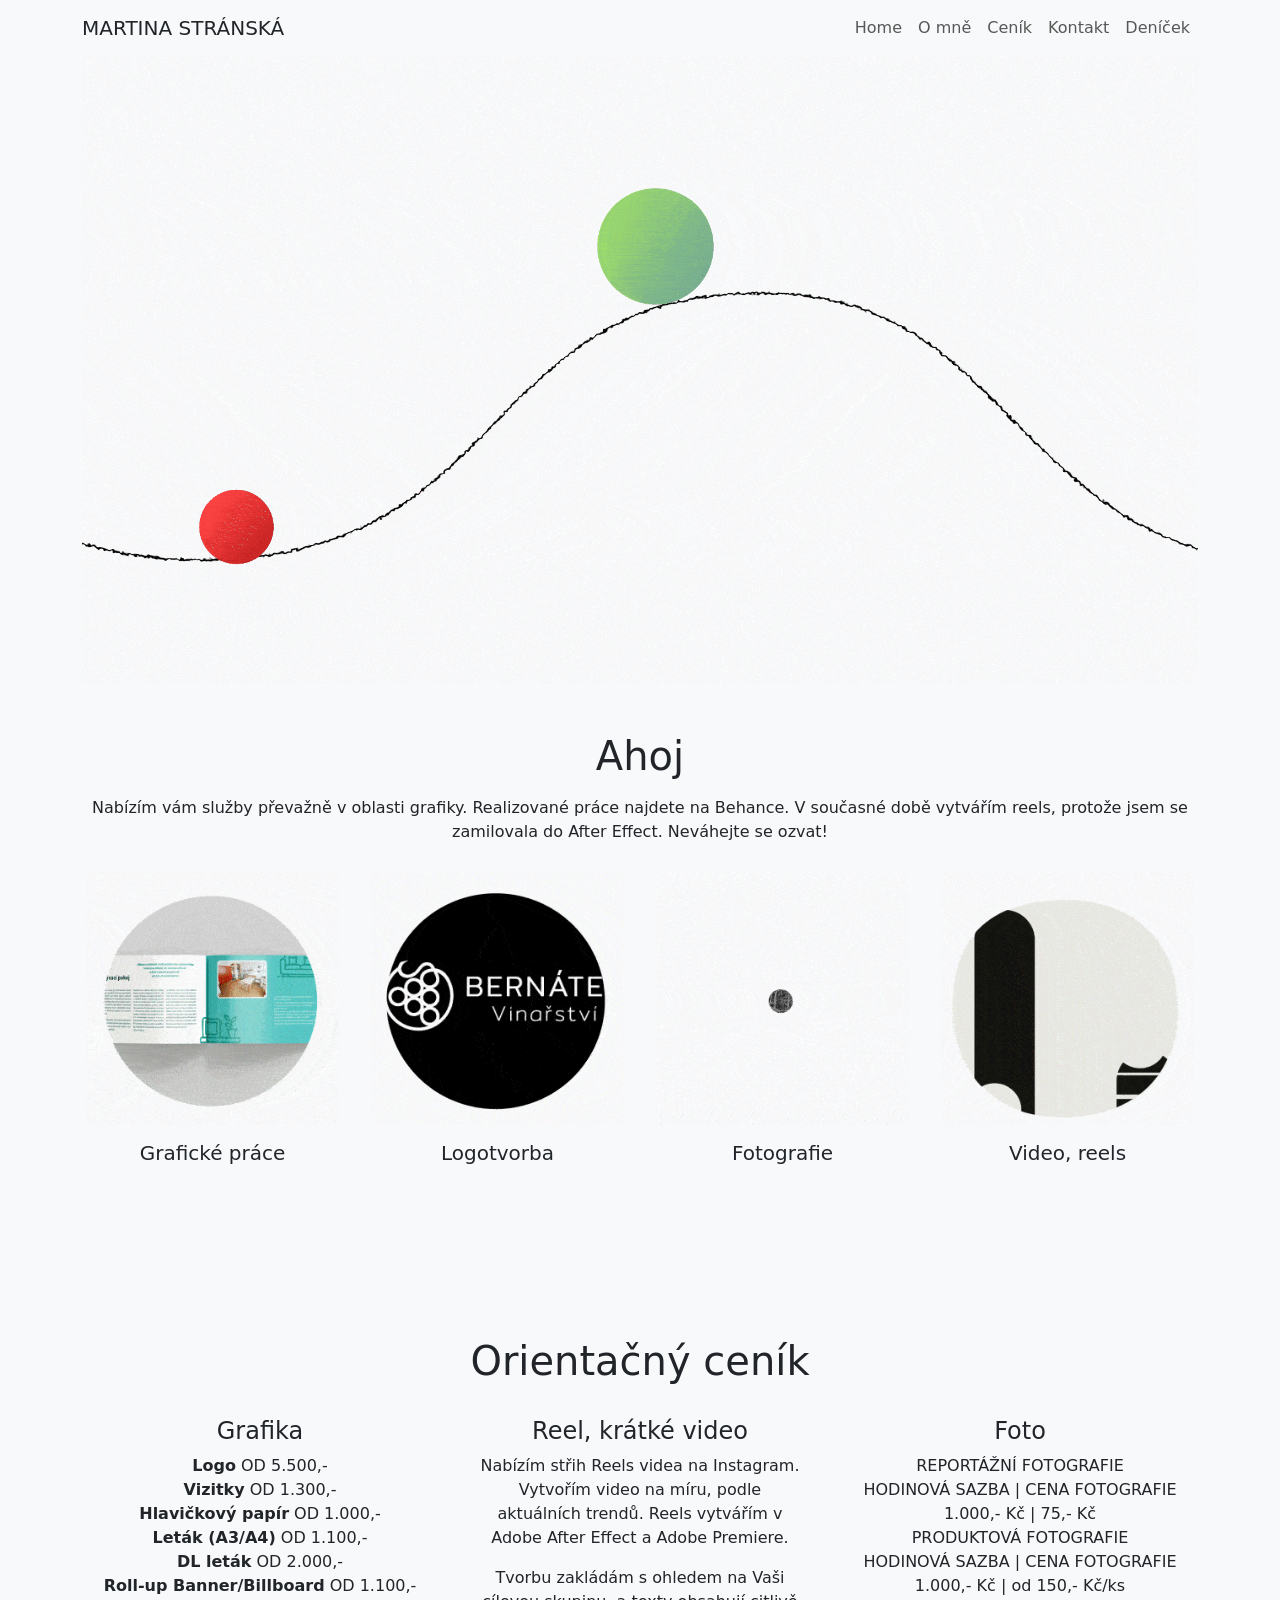
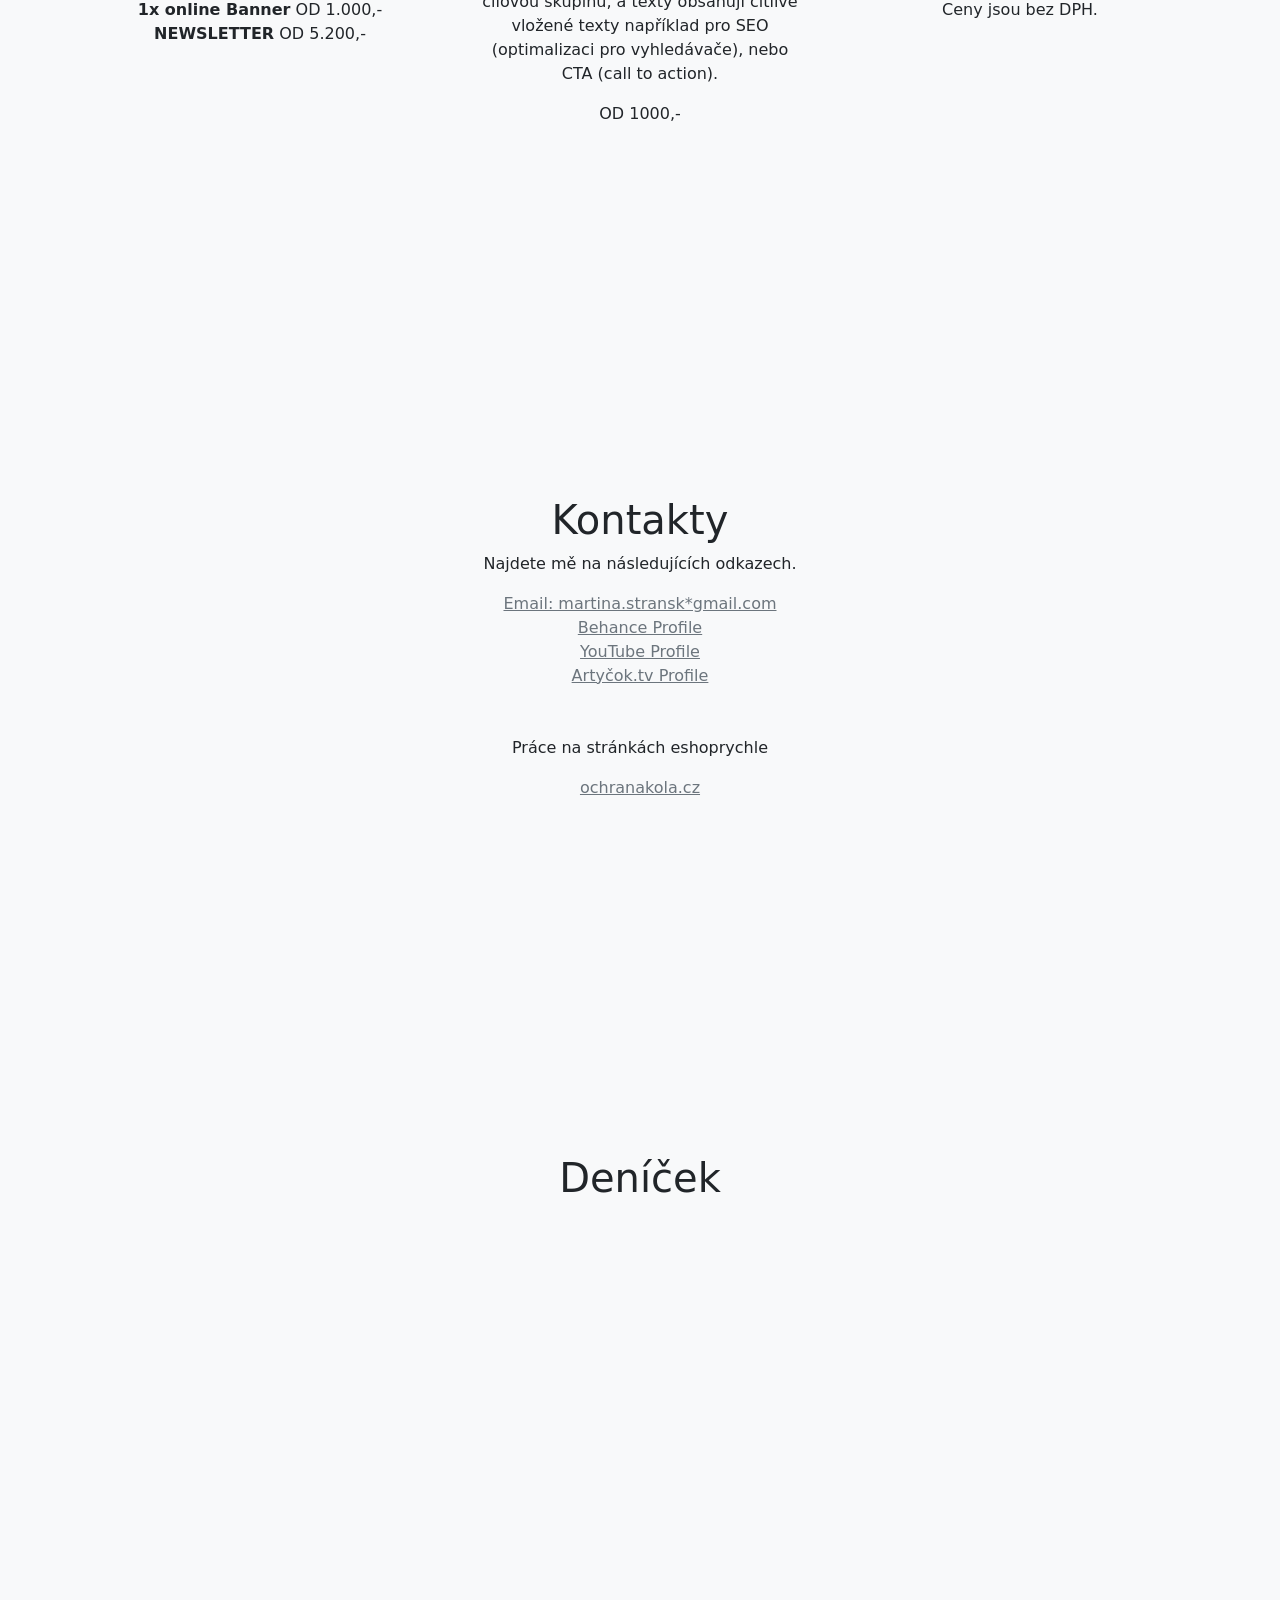
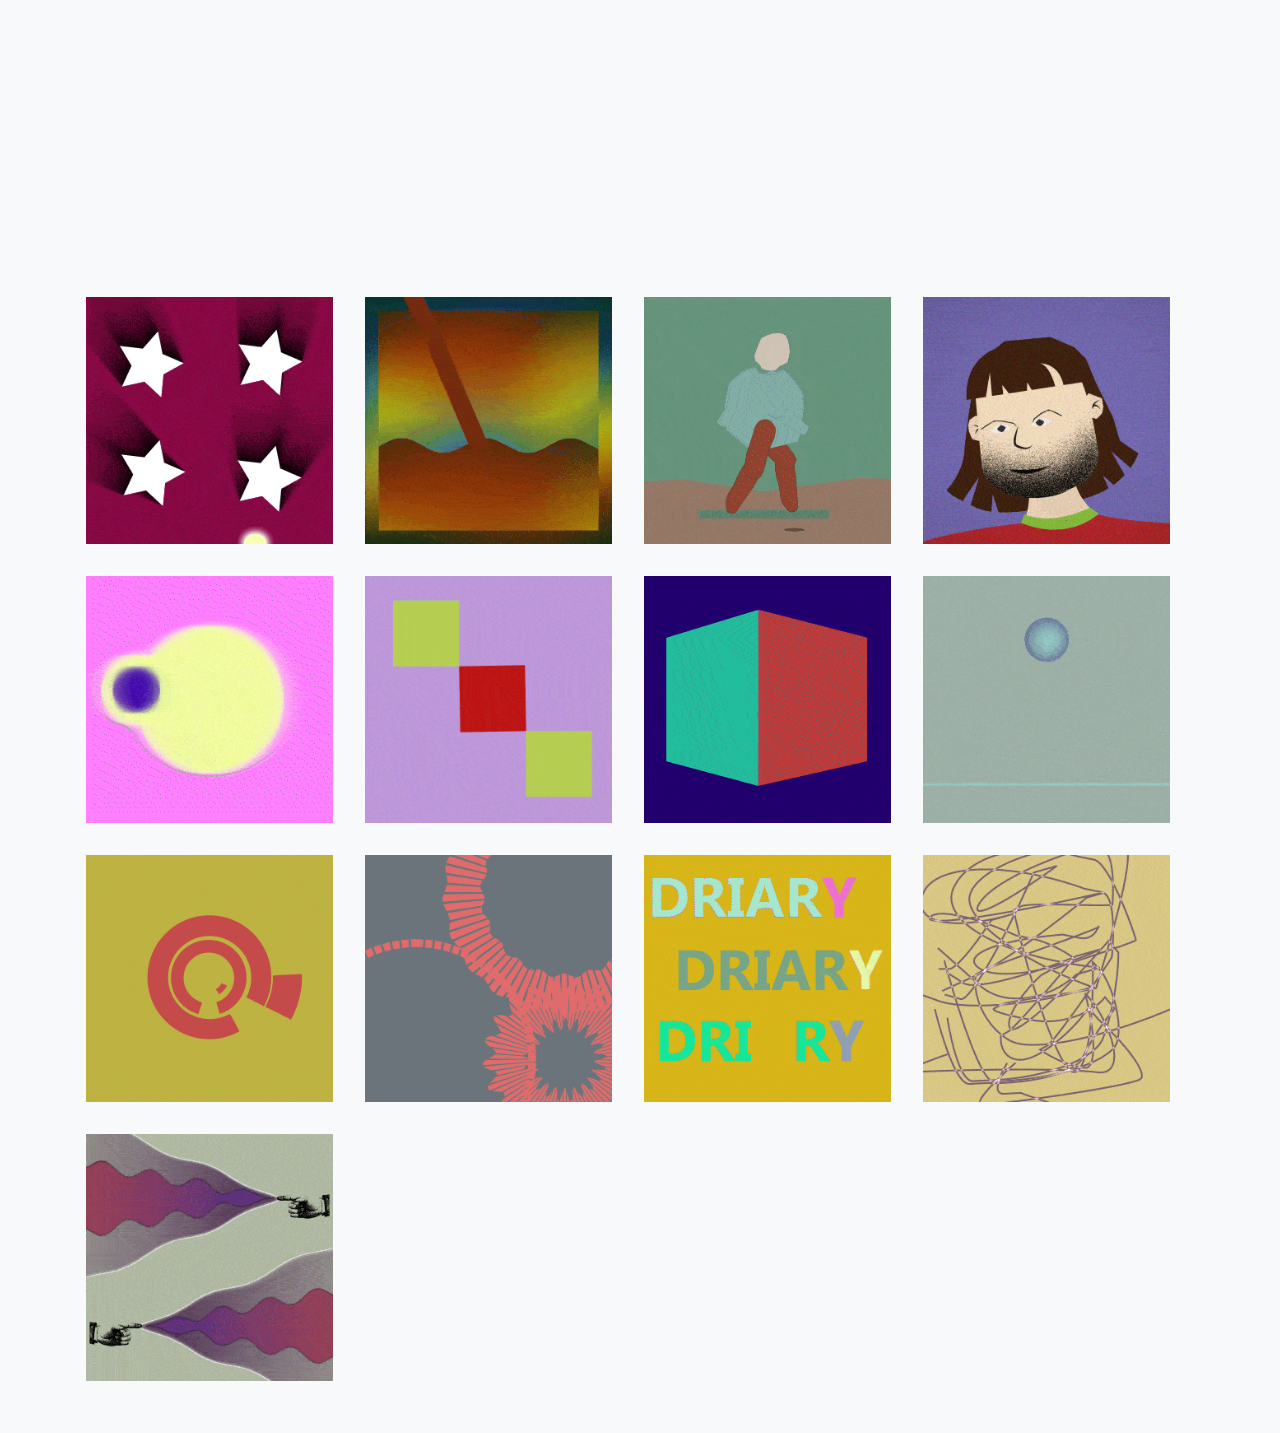
==== index.html @ ec8e738d "xxx - this is initial" ====
<!DOCTYPE html>
<html lang="en">
<head>
  <meta charset="UTF-8">
  <meta name="viewport" content="width=device-width, initial-scale=1.0">
  <link href="https://cdn.jsdelivr.net/npm/bootstrap@5.3.3/dist/css/bootstrap.min.css" rel="stylesheet">
  <link rel="stylesheet" href="styles.css">
  <script src="https://cdn.jsdelivr.net/npm/bootstrap@5.3.3/dist/js/bootstrap.bundle.min.js" integrity="sha384-YvpcrYf0tY3lHB60NNkmXc5s9fDVZLESaAA55NDzOxhy9GkcIdslK1eN7N6jIeHz" crossorigin="anonymous"></script>
  <title>Martina Stránská</title>
</head>
<body>
  <!-- Navbar -->
  <nav class="navbar navbar-expand-lg navbar-light bg-light sticky-top">
    <div class="container">
      <a class="navbar-brand text-dark" href="#">MARTINA STRÁNSKÁ</a>
      <button class="navbar-toggler" type="button" data-bs-toggle="collapse" data-bs-target="#navbarNav" aria-controls="navbarNav" aria-expanded="false" aria-label="Toggle navigation">
        <span class="navbar-toggler-icon"></span>
      </button>
      <div class="collapse navbar-collapse" id="navbarNav">
        <ul class="navbar-nav ms-auto">
          <li class="nav-item">
            <a class="nav-link" href="#home">Home</a>
          </li>
          <li class="nav-item">
            <a class="nav-link" href="#about">O mně</a>
          </li>
          <li class="nav-item">
            <a class="nav-link" href="#cenik">Ceník</a>
          </li>
          <li class="nav-item">
            <a class="nav-link" href="#contact">Kontakt</a>
          </li>
            <li class="nav-item">
              <a class="nav-link" href="#denicek">Deníček</a>
            </li>
        </ul>
      </div>
    </div>
  </nav>

  <!-- Sections home -->
<main>
  <section id="home" class="d-flex justify-content-center align-items-center bg-light width-fluid">
        <div class="container text-center">  
            <img src="assets/gif/WWWSHAPEred.gif" alt="Animated GIF" class="img-fluid">  
        </div>
  </section>
</main> 


  <!-- Sections o mne -->
  <section id="about" class="py-5 bg-light text-dark">
    <div class="container">
      <h1 class="text-center mb-3">Ahoj</h1>
      <p class="text-center mb-4">
        Nabízím vám služby převažně v oblasti grafiky. Realizované práce najdete na Behance. 
        V současné době vytvářím reels, protože jsem se zamilovala do After Effect. Neváhejte se ozvat!
      </p>
  
      <!-- Portfolio Row -->
      <div class="row g-4">
        <!-- Portfolio Item 1 -->
        <div class="col-sm-6 col-md-3">
          <div class="card bg-light text-dark border-0 h-100 p-1 text-center">
            <img src="assets/gif/dtpwww.gif" class="card-img-top img-fluid rounded" alt="Grafické práce">
            <div class="card-body">
              <h5 class="card-title">Grafické práce</h5>
            </div>
          </div>
        </div>

        <!-- Portfolio Item 2  test-->
        <div class="col-sm-6 col-md-3">
          <div class="card bg-light text-dark border-0 h-100 p-1 text-center">
            <img src="assets/gif/logotvorbawww.gif" class="card-img-top img-fluid rounded" alt="A napořád">
            <div class="card-body">
              <h5 class="card-title">Logotvorba</h5>
            </div>
          </div>
        </div>
  
        <!-- Portfolio Item 3 -->
        <div class="col-sm-6 col-md-3">
          <div class="card bg-light text-dark border-0 h-100 p-1 text-center">
            <img src="assets/gif/fotowww.gif" class="card-img-top img-fluid rounded" alt="Fotografie">
            <div class="card-body">
              <h5 class="card-title">Fotografie</h5>
            </div>
          </div>
        </div>
  
        <!-- Portfolio Item 4 -->
        <div class="col-sm-6 col-md-3">
          <div class="card bg-light text-dark border-0 h-100 p-1 text-center">
            <img src="assets/gif/reelwww.gif" class="card-img-top img-fluid rounded" alt="Reels">
            <div class="card-body">
              <h5 class="card-title">Video, reels</h5>
            </div>
          </div>
        </div>
      </div>
      </div>
    </section>

    <!-- Sections ceník -->
    <section id="cenik" class="py-5 bg-light text-dark">
      <div class="container">
      <!-- Pricing Row -->
      <h1 class="text-center mt-5 mb-3 text-dark">Orientačný ceník</h1>
      <div class="row g-4">

        <!-- Pricing Column 1 -->
        <div class="col-sm-6 col-md-4">
          <div class="p-3 text-center">
            <h4>Grafika</h4>
            <p>
              <strong>Logo</strong> OD 5.500,-<br>
              <strong>Vizitky</strong> OD 1.300,-<br>
              <strong>Hlavičkový papír</strong> OD 1.000,-<br>
              <strong>Leták (A3/A4)</strong> OD 1.100,-<br>
              <strong>DL leták</strong> OD 2.000,-<br>
              <strong>Roll-up Banner/Billboard</strong> OD 1.100,-<br>
              <strong>1x online Banner</strong> OD 1.000,-<br>
              <strong>NEWSLETTER</strong> OD 5.200,-<br>
            </p>
          </div>
        </div>

        
  
        <!-- Pricing Column 2 -->
        <div class="col-sm-6 col-md-4">
          <div class="p-3 text-center">
            <h4>Reel, krátké video</h4>
            <p>
              Nabízím střih Reels videa na Instagram. Vytvořím video na míru, podle aktuálních trendů. 
              Reels vytvářím v Adobe After Effect a Adobe Premiere.
            </p>
            <p>Tvorbu zakládám s ohledem na Vaši cílovou skupinu, a texty obsahují citlivě vložené texty například pro SEO (optimalizaci pro vyhledávače), nebo CTA (call to action). 
            </p>
            <p>OD 1000,-</p>
          </div>
        </div>
  
        <!-- Pricing Column 3 -->
        <div class="col-sm-6 col-md-4">
          <div class="p-3 text-center">
            <h4>Foto</h4>
            <p>REPORTÁŽNÍ FOTOGRAFIE<br>
              HODINOVÁ SAZBA | CENA FOTOGRAFIE<br>
              1.000,- Kč | 75,- Kč<br>
              PRODUKTOVÁ FOTOGRAFIE<br>
              HODINOVÁ SAZBA | CENA FOTOGRAFIE<br>
              1.000,- Kč | od 150,- Kč/ks<br>
              Ceny jsou bez DPH.
            </p>
          </div>
        </div>

      </div>
    </div>
  </div>
  </section>
  

   <!-- Contact Section -->
<section id="contact" class="vh-100 d-flex align-items-center justify-content-center bg-light text-dark">
  <div class="container">
    <div class="row">
      <!-- Left Column -->
      <div class="text-center">
        <h1>Kontakty</h1>
        <p>Najdete mě na následujících odkazech.</p>
        <ul class="list-unstyled">
          <li>
            <a href="mailto:martina.stran*gmail.com" target="_blank" class="text-secondary">
              Email: martina.stransk*gmail.com
            </a>
          </li>
          <li>
            <a href="https://www.behance.net/martinakop427f" target="_blank" class="text-secondary">
              Behance Profile
            </a>
          </li>
          <li>
            <a href="https://www.youtube.com/@martinakopecka1191" target="_blank" class="text-secondary">
              YouTube Profile
            </a>
          </li>
          <li>
            <a href="https://artycok.tv/cs/person/kopecka-martina/camera/1" target="_blank" class="text-secondary">
              Artyčok.tv Profile
            </a>
          </li>
          <p class="mt-5">Práce na stránkách eshoprychle</p>
          <li>
            <a href="https://www.ochranakola.cz/" target="_blank" class="text-secondary">
              ochranakola.cz
            </a>
          </li>
        </ul>
      </div>
    </div>
  </div>
  
</section>


<!-- Sketch Diary -->
<section id="denicek" class="py-5 bg-light text-dark">
  <div class="container">
    <h1 class="text-center mb-3">Deníček</h1>
    
    <div class="row g-4">
      <div class="ratio ratio-16x9">
        <iframe src="https://youtube.com/embed/VsG5KdudWfU" title="YouTube video"               
         allowfullscreen></iframe>
      </div>

      <!-- Portfolio Row -->
      <div class="row g-4">

        <!-- Portfolio Item 4 -->

        <div class="col-sm-6 col-md-3">
          <div class="bg-light text-dark border-0 h-100 p-1 text-center">
            <img src="assets/gif/reactiveshadows.gif" class="img-top img-fluid" alt="Reels">
            <div class="card-body">
              <h5 class="card-title"></h5>
            </div>
          </div>
        </div> 

        <div class="col-sm-6 col-md-3">
          <div class="bg-light text-dark border-0 h-100 p-1 text-center">
            <img src="assets/gif/wwater.gif" class="img-top img-fluid" alt="Reels">
            <div class="card-body">
              <h5 class="card-title"></h5>
            </div>
          </div>
        </div> 

  <div class="col-sm-6 col-md-3">
    <div class="bg-light text-dark border-0 h-100 p-1 text-center">
      <img src="assets/gif/walkcycle.gif" class="img-top img-fluid" alt="Reels">
      <div class="card-body">
        <h5 class="card-title"></h5>
      </div>
    </div>
  </div>

  <!-- Portfolio Item 4 -->
  <div class="col-sm-6 col-md-3">
    <div class="bg-light text-dark border-0 h-100 p-1 text-center">
      <img src="assets/gif/face-ezgif.com-optimize.gif" class="img-top img-fluid" alt="Reels">
      <div class="card-body">
        <h5 class="card-title"></h5>
      </div>
    </div>
  </div>

        <!-- Portfolio Item 4 -->
      <div class="col-sm-6 col-md-3">
        <div class="bg-light text-dark border-0 h-100 p-1 text-center">
          <img src="assets/gif/ballemb.gif" class="img-top img-fluid" alt="Reels">
          <div class="card-body">
            <h5 class="card-title"></h5>
          </div>
        </div>
      </div> 

        <!-- Portfolio Item 4 -->
      <div class="col-sm-6 col-md-3">
        <div class="bg-light text-dark border-0 h-100 p-1 text-center">
          <img src="assets/gif/rotetecub.gif" class="img-top img-fluid" alt="Reels">
          <div class="card-body">
            <h5 class="card-title"></h5>
          </div>
        </div>
      </div> 

       

      <!-- Portfolio Item 4 -->
      <div class="col-sm-6 col-md-3">
        <div class="bg-light text-dark border-0 h-100 p-1 text-center">
          <img src="assets/gif/nullsfrompaths.gif" class="img-top img-fluid" alt="Reels">
          <div class="card-body">
            <h5 class="card-title"></h5>
          </div>
        </div>
      </div> 

      <!-- Portfolio Item 4 -->
      <div class="col-sm-6 col-md-3">
        <div class="bg-light text-dark border-0 h-100 p-1 text-center">
          <img src="assets/gif/ball.gif" class="img-top img-fluid" alt="Reels">
          <div class="card-body">
            <h5 class="card-title"></h5>
          </div>
        </div>
      </div> 

      <!-- Portfolio Item 4 -->
      <div class="col-sm-6 col-md-3">
        <div class="bg-light text-dark border-0 h-100 p-1 text-center">
          <img src="assets/gif/E circle.gif" class="img-top img-fluid" alt="Reels">
          <div class="card-body">
            <h5 class="card-title"></h5>
          </div>
        </div>
      </div> 
    
      
        <!-- Portfolio Item 1 -->
        <div class="col-sm-3 col-md-3">
          <div class="bg-light text-dark border-0 h-100 p-1 text-center">
            <img src="assets/gif/circle.gif" class="img-top img-fluid" alt="Grafické práce">
            <div class="card-body">
              <h5 class="card-title"></h5>
            </div>
          </div>
        </div>
  
        <!-- Portfolio Item 2 -->
        <div class="col-sm-6 col-md-3">
          <div class="bg-light text-dark border-0 h-100 p-1 text-center">
            <img src="assets/gif/CLICLETERS.gif" class="img-top img-fluid" alt="A napořád">
            <div class="card-body">
              <h5 class="card-title"></h5>
            </div>
          </div>
        </div>
  
        <!-- Portfolio Item 3 -->
        <div class="col-sm-6 col-md-3">
          <div class="bg-light text-dark border-0 h-100 p-1 text-center">
            <img src="assets/gif/SCRIBBLE.gif" class="img-top img-fluid" alt="Fotografie">
            <div class="card-body">
              <h5 class="card-title"></h5>
            </div>
          </div>
        </div>
  
        <!-- Portfolio Item 4 -->
        <div class="col-sm-6 col-md-3">
          <div class="bg-light text-dark border-0 h-100 p-1 text-center">
            <img src="assets/gif/wave.gif" class="img-top img-fluid" alt="Reels">
            <div class="card-body">
              <h5 class="card-title"></h5>
            </div>
          </div>
        </div>

      </div>
      </div>
    </section>


</body>
</html>
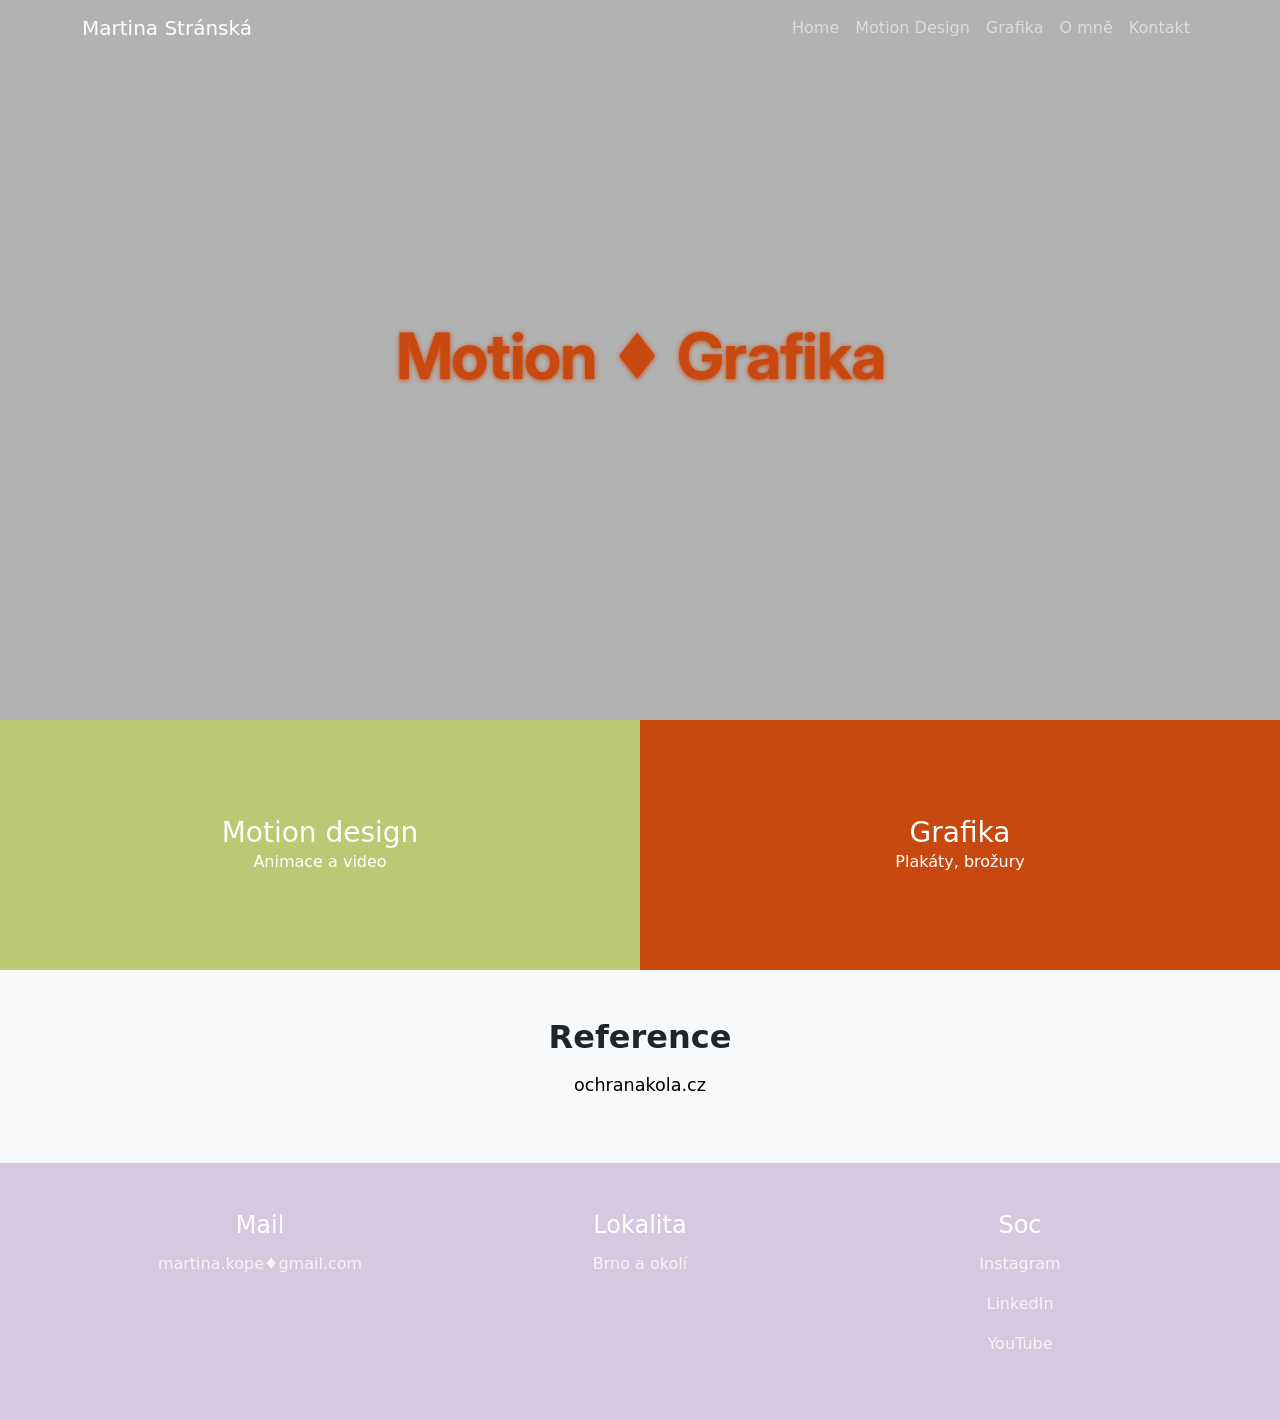
==== commit 518bff58: "xxx - new version of website" ====
--- a/index.html
+++ b/index.html
@@ -1,362 +1,98 @@
 <!DOCTYPE html>
-<html lang="en">
+<html lang="cs">
 <head>
-  <meta charset="UTF-8">
-  <meta name="viewport" content="width=device-width, initial-scale=1.0">
-  <link href="https://cdn.jsdelivr.net/npm/bootstrap@5.3.3/dist/css/bootstrap.min.css" rel="stylesheet">
-  <link rel="stylesheet" href="styles.css">
-  <script src="https://cdn.jsdelivr.net/npm/bootstrap@5.3.3/dist/js/bootstrap.bundle.min.js" integrity="sha384-YvpcrYf0tY3lHB60NNkmXc5s9fDVZLESaAA55NDzOxhy9GkcIdslK1eN7N6jIeHz" crossorigin="anonymous"></script>
-  <title>Martina Stránská</title>
+    <meta charset="UTF-8">
+    <title>Home</title>
+    <meta name="viewport" content="width=device-width, initial-scale=1">
+
+    <!-- Bootstrap 5.3 -->
+    <link href="https://cdn.jsdelivr.net/npm/bootstrap@5.3.2/dist/css/bootstrap.min.css" rel="stylesheet">
+
+    <!-- Vlastní CSS -->
+    <link rel="stylesheet" href="style.css">
+    
+    <!-- typografie -->
+    <link href="https://fonts.googleapis.com/css2?family=Inter:wght@300;400;600;700&display=swap" rel="stylesheet">
 </head>
+
 <body>
-  <!-- Navbar -->
-  <nav class="navbar navbar-expand-lg navbar-light bg-light sticky-top">
+
+<!-- ================= nav bar ================= -->
+<nav class="navbar navbar-expand-lg navbar-dark fixed-top">
     <div class="container">
-      <a class="navbar-brand text-dark" href="#">MARTINA STRÁNSKÁ</a>
-      <button class="navbar-toggler" type="button" data-bs-toggle="collapse" data-bs-target="#navbarNav" aria-controls="navbarNav" aria-expanded="false" aria-label="Toggle navigation">
-        <span class="navbar-toggler-icon"></span>
-      </button>
-      <div class="collapse navbar-collapse" id="navbarNav">
-        <ul class="navbar-nav ms-auto">
-          <li class="nav-item">
-            <a class="nav-link" href="#home">Home</a>
-          </li>
-          <li class="nav-item">
-            <a class="nav-link" href="#about">O mně</a>
-          </li>
-          <li class="nav-item">
-            <a class="nav-link" href="#cenik">Ceník</a>
-          </li>
-          <li class="nav-item">
-            <a class="nav-link" href="#contact">Kontakt</a>
-          </li>
-            <li class="nav-item">
-              <a class="nav-link" href="#denicek">Deníček</a>
-            </li>
-        </ul>
-      </div>
+        <a class="navbar-brand" href="index.html">Martina Stránská</a>
+        <button class="navbar-toggler" type="button" data-bs-toggle="collapse" data-bs-target="#nav">
+            <span class="navbar-toggler-icon"></span>
+        </button>
+        <div class="collapse navbar-collapse" id="nav">
+            <ul class="navbar-nav ms-auto">
+                <li class="nav-item"><a class="nav-link" href="#home">Home</a></li>
+                <li class="nav-item"><a class="nav-link" href="motion.html">Motion Design</a></li>
+                <li class="nav-item"><a class="nav-link" href="Onepage.html">Grafika</a></li>
+                <li class="nav-item"><a class="nav-link" href="#about">O mně</a></li>
+                <li class="nav-item"><a class="nav-link" href="#contact">Kontakt</a></li>
+            </ul>
+        </div>
     </div>
-  </nav>
+</nav>
 
-  <!-- Sections home -->
-<main>
-  <section id="home" class="d-flex justify-content-center align-items-center bg-light width-fluid">
-        <div class="container text-center">  
-            <img src="assets/gif/WWWSHAPEred.gif" alt="Animated GIF" class="img-fluid">  
-        </div>
-  </section>
-</main> 
-
-
-  <!-- Sections o mne -->
-  <section id="about" class="py-5 bg-light text-dark">
-    <div class="container">
-      <h1 class="text-center mb-3">Ahoj</h1>
-      <p class="text-center mb-4">
-        Nabízím vám služby převažně v oblasti grafiky. Realizované práce najdete na Behance. 
-        V současné době vytvářím reels, protože jsem se zamilovala do After Effect. Neváhejte se ozvat!
-      </p>
-  
-      <!-- Portfolio Row -->
-      <div class="row g-4">
-        <!-- Portfolio Item 1 -->
-        <div class="col-sm-6 col-md-3">
-          <div class="card bg-light text-dark border-0 h-100 p-1 text-center">
-            <img src="assets/gif/dtpwww.gif" class="card-img-top img-fluid rounded" alt="Grafické práce">
-            <div class="card-body">
-              <h5 class="card-title">Grafické práce</h5>
-            </div>
-          </div>
-        </div>
-
-        <!-- Portfolio Item 2  test-->
-        <div class="col-sm-6 col-md-3">
-          <div class="card bg-light text-dark border-0 h-100 p-1 text-center">
-            <img src="assets/gif/logotvorbawww.gif" class="card-img-top img-fluid rounded" alt="A napořád">
-            <div class="card-body">
-              <h5 class="card-title">Logotvorba</h5>
-            </div>
-          </div>
-        </div>
-  
-        <!-- Portfolio Item 3 -->
-        <div class="col-sm-6 col-md-3">
-          <div class="card bg-light text-dark border-0 h-100 p-1 text-center">
-            <img src="assets/gif/fotowww.gif" class="card-img-top img-fluid rounded" alt="Fotografie">
-            <div class="card-body">
-              <h5 class="card-title">Fotografie</h5>
-            </div>
-          </div>
-        </div>
-  
-        <!-- Portfolio Item 4 -->
-        <div class="col-sm-6 col-md-3">
-          <div class="card bg-light text-dark border-0 h-100 p-1 text-center">
-            <img src="assets/gif/reelwww.gif" class="card-img-top img-fluid rounded" alt="Reels">
-            <div class="card-body">
-              <h5 class="card-title">Video, reels</h5>
-            </div>
-          </div>
-        </div>
-      </div>
-      </div>
-    </section>
-
-    <!-- Sections ceník -->
-    <section id="cenik" class="py-5 bg-light text-dark">
-      <div class="container">
-      <!-- Pricing Row -->
-      <h1 class="text-center mt-5 mb-3 text-dark">Orientačný ceník</h1>
-      <div class="row g-4">
-
-        <!-- Pricing Column 1 -->
-        <div class="col-sm-6 col-md-4">
-          <div class="p-3 text-center">
-            <h4>Grafika</h4>
-            <p>
-              <strong>Logo</strong> OD 5.500,-<br>
-              <strong>Vizitky</strong> OD 1.300,-<br>
-              <strong>Hlavičkový papír</strong> OD 1.000,-<br>
-              <strong>Leták (A3/A4)</strong> OD 1.100,-<br>
-              <strong>DL leták</strong> OD 2.000,-<br>
-              <strong>Roll-up Banner/Billboard</strong> OD 1.100,-<br>
-              <strong>1x online Banner</strong> OD 1.000,-<br>
-              <strong>NEWSLETTER</strong> OD 5.200,-<br>
-            </p>
-          </div>
-        </div>
-
-        
-  
-        <!-- Pricing Column 2 -->
-        <div class="col-sm-6 col-md-4">
-          <div class="p-3 text-center">
-            <h4>Reel, krátké video</h4>
-            <p>
-              Nabízím střih Reels videa na Instagram. Vytvořím video na míru, podle aktuálních trendů. 
-              Reels vytvářím v Adobe After Effect a Adobe Premiere.
-            </p>
-            <p>Tvorbu zakládám s ohledem na Vaši cílovou skupinu, a texty obsahují citlivě vložené texty například pro SEO (optimalizaci pro vyhledávače), nebo CTA (call to action). 
-            </p>
-            <p>OD 1000,-</p>
-          </div>
-        </div>
-  
-        <!-- Pricing Column 3 -->
-        <div class="col-sm-6 col-md-4">
-          <div class="p-3 text-center">
-            <h4>Foto</h4>
-            <p>REPORTÁŽNÍ FOTOGRAFIE<br>
-              HODINOVÁ SAZBA | CENA FOTOGRAFIE<br>
-              1.000,- Kč | 75,- Kč<br>
-              PRODUKTOVÁ FOTOGRAFIE<br>
-              HODINOVÁ SAZBA | CENA FOTOGRAFIE<br>
-              1.000,- Kč | od 150,- Kč/ks<br>
-              Ceny jsou bez DPH.
-            </p>
-          </div>
-        </div>
-
-      </div>
+<!-- ================= HERO / VIDEO ================= -->
+<section id="home" class="hero-video">
+    <video class="hero-bg" autoplay muted loop playsinline>
+        <source src="assets/wellkome.mp4" type="video/mp4">
+    </video>
+    <div class="hero-overlay"></div>
+    <div class="hero-content text-center text-white">
+        <h1>Motion ♦ Grafika</h1>
     </div>
-  </div>
-  </section>
-  
-
-   <!-- Contact Section -->
-<section id="contact" class="vh-100 d-flex align-items-center justify-content-center bg-light text-dark">
-  <div class="container">
-    <div class="row">
-      <!-- Left Column -->
-      <div class="text-center">
-        <h1>Kontakty</h1>
-        <p>Najdete mě na následujících odkazech.</p>
-        <ul class="list-unstyled">
-          <li>
-            <a href="mailto:martina.stran*gmail.com" target="_blank" class="text-secondary">
-              Email: martina.stransk*gmail.com
-            </a>
-          </li>
-          <li>
-            <a href="https://www.behance.net/martinakop427f" target="_blank" class="text-secondary">
-              Behance Profile
-            </a>
-          </li>
-          <li>
-            <a href="https://www.youtube.com/@martinakopecka1191" target="_blank" class="text-secondary">
-              YouTube Profile
-            </a>
-          </li>
-          <li>
-            <a href="https://artycok.tv/cs/person/kopecka-martina/camera/1" target="_blank" class="text-secondary">
-              Artyčok.tv Profile
-            </a>
-          </li>
-          <p class="mt-5">Práce na stránkách eshoprychle</p>
-          <li>
-            <a href="https://www.ochranakola.cz/" target="_blank" class="text-secondary">
-              ochranakola.cz
-            </a>
-          </li>
-        </ul>
-      </div>
-    </div>
-  </div>
-  
 </section>
 
+<!-- ================= PROKLIKY (dvě sekce) ================= -->
+<section class="two-sections no-gutter">
+    <div class="row g-0">
+        <a href="motion.html" class="col-12 col-md-6 section-motion d-flex flex-column justify-content-center align-items-center section-block text-decoration-none text-white">
+            <h3>Motion design</h3>
+            <p>Animace a video</p>
+        </a>
+        <a href="Onepage.html" class="col-12 col-md-6 section-tisk d-flex flex-column justify-content-center align-items-center section-block text-decoration-none text-white">
+            <h3>Grafika</h3>
+            <p>Plakáty, brožury</p>
+        </a>
+    </div>
+</section>
 
-<!-- Sketch Diary -->
-<section id="denicek" class="py-5 bg-light text-dark">
-  <div class="container">
-    <h1 class="text-center mb-3">Deníček</h1>
-    
-    <div class="row g-4">
-      <div class="ratio ratio-16x9">
-        <iframe src="https://youtube.com/embed/VsG5KdudWfU" title="YouTube video"               
-         allowfullscreen></iframe>
-      </div>
+<!-- ABOUT -->
+<section id="about" class="py-5 bg-light">
+    <div class="container text-center">
+        <h2>Reference</h2>
+        <p><a href="https://www.ochranakola.cz/" target="_blank">ochranakola.cz</a></p>
+    </div>
+</section>
 
-      <!-- Portfolio Row -->
-      <div class="row g-4">
+<!-- CONTACT -->
+<section class="contact py-5 text-center">
+    <div class="container">
+        <div class="row">
+            <div class="col-12 col-md-4 mb-4">
+                <h3>Mail</h3>
+                <p><a href="mailto:martina.kope♦gmail.com">martina.kope♦gmail.com</a></p>
+            </div>
+            <div class="col-12 col-md-4 mb-4">
+                <h3>Lokalita</h3>
+                <p><a href="https://www.google.com/search?q=jihomoravský+kraj" target="_blank">Brno a okolí</a></p>
+            </div>
+            <div class="col-12 col-md-4">
+                <h3>Soc</h3>
+                <p><a href="https://www.instagram.com/martina_ko_stra/" target="_blank">Instagram</a></p>
+                <p><a href="https://www.linkedin.com/in/martina-stránská-0b0a6941" target="_blank">LinkedIn</a></p>
+                <p><a href="https://www.youtube.com/@martinakopecka1191/videos" target="_blank">YouTube</a></p>
+            </div>
+        </div>
+    </div>
+</section>
 
-        <!-- Portfolio Item 4 -->
-
-        <div class="col-sm-6 col-md-3">
-          <div class="bg-light text-dark border-0 h-100 p-1 text-center">
-            <img src="assets/gif/reactiveshadows.gif" class="img-top img-fluid" alt="Reels">
-            <div class="card-body">
-              <h5 class="card-title"></h5>
-            </div>
-          </div>
-        </div> 
-
-        <div class="col-sm-6 col-md-3">
-          <div class="bg-light text-dark border-0 h-100 p-1 text-center">
-            <img src="assets/gif/wwater.gif" class="img-top img-fluid" alt="Reels">
-            <div class="card-body">
-              <h5 class="card-title"></h5>
-            </div>
-          </div>
-        </div> 
-
-  <div class="col-sm-6 col-md-3">
-    <div class="bg-light text-dark border-0 h-100 p-1 text-center">
-      <img src="assets/gif/walkcycle.gif" class="img-top img-fluid" alt="Reels">
-      <div class="card-body">
-        <h5 class="card-title"></h5>
-      </div>
-    </div>
-  </div>
-
-  <!-- Portfolio Item 4 -->
-  <div class="col-sm-6 col-md-3">
-    <div class="bg-light text-dark border-0 h-100 p-1 text-center">
-      <img src="assets/gif/face-ezgif.com-optimize.gif" class="img-top img-fluid" alt="Reels">
-      <div class="card-body">
-        <h5 class="card-title"></h5>
-      </div>
-    </div>
-  </div>
-
-        <!-- Portfolio Item 4 -->
-      <div class="col-sm-6 col-md-3">
-        <div class="bg-light text-dark border-0 h-100 p-1 text-center">
-          <img src="assets/gif/ballemb.gif" class="img-top img-fluid" alt="Reels">
-          <div class="card-body">
-            <h5 class="card-title"></h5>
-          </div>
-        </div>
-      </div> 
-
-        <!-- Portfolio Item 4 -->
-      <div class="col-sm-6 col-md-3">
-        <div class="bg-light text-dark border-0 h-100 p-1 text-center">
-          <img src="assets/gif/rotetecub.gif" class="img-top img-fluid" alt="Reels">
-          <div class="card-body">
-            <h5 class="card-title"></h5>
-          </div>
-        </div>
-      </div> 
-
-       
-
-      <!-- Portfolio Item 4 -->
-      <div class="col-sm-6 col-md-3">
-        <div class="bg-light text-dark border-0 h-100 p-1 text-center">
-          <img src="assets/gif/nullsfrompaths.gif" class="img-top img-fluid" alt="Reels">
-          <div class="card-body">
-            <h5 class="card-title"></h5>
-          </div>
-        </div>
-      </div> 
-
-      <!-- Portfolio Item 4 -->
-      <div class="col-sm-6 col-md-3">
-        <div class="bg-light text-dark border-0 h-100 p-1 text-center">
-          <img src="assets/gif/ball.gif" class="img-top img-fluid" alt="Reels">
-          <div class="card-body">
-            <h5 class="card-title"></h5>
-          </div>
-        </div>
-      </div> 
-
-      <!-- Portfolio Item 4 -->
-      <div class="col-sm-6 col-md-3">
-        <div class="bg-light text-dark border-0 h-100 p-1 text-center">
-          <img src="assets/gif/E circle.gif" class="img-top img-fluid" alt="Reels">
-          <div class="card-body">
-            <h5 class="card-title"></h5>
-          </div>
-        </div>
-      </div> 
-    
-      
-        <!-- Portfolio Item 1 -->
-        <div class="col-sm-3 col-md-3">
-          <div class="bg-light text-dark border-0 h-100 p-1 text-center">
-            <img src="assets/gif/circle.gif" class="img-top img-fluid" alt="Grafické práce">
-            <div class="card-body">
-              <h5 class="card-title"></h5>
-            </div>
-          </div>
-        </div>
-  
-        <!-- Portfolio Item 2 -->
-        <div class="col-sm-6 col-md-3">
-          <div class="bg-light text-dark border-0 h-100 p-1 text-center">
-            <img src="assets/gif/CLICLETERS.gif" class="img-top img-fluid" alt="A napořád">
-            <div class="card-body">
-              <h5 class="card-title"></h5>
-            </div>
-          </div>
-        </div>
-  
-        <!-- Portfolio Item 3 -->
-        <div class="col-sm-6 col-md-3">
-          <div class="bg-light text-dark border-0 h-100 p-1 text-center">
-            <img src="assets/gif/SCRIBBLE.gif" class="img-top img-fluid" alt="Fotografie">
-            <div class="card-body">
-              <h5 class="card-title"></h5>
-            </div>
-          </div>
-        </div>
-  
-        <!-- Portfolio Item 4 -->
-        <div class="col-sm-6 col-md-3">
-          <div class="bg-light text-dark border-0 h-100 p-1 text-center">
-            <img src="assets/gif/wave.gif" class="img-top img-fluid" alt="Reels">
-            <div class="card-body">
-              <h5 class="card-title"></h5>
-            </div>
-          </div>
-        </div>
-
-      </div>
-      </div>
-    </section>
-
+<!-- Bootstrap JS -->
+<script src="https://cdn.jsdelivr.net/npm/bootstrap@5.3.2/dist/js/bootstrap.bundle.min.js"></script>
 
 </body>
-</html>
-
+</html>
--- a/style.css
+++ b/style.css
@@ -0,0 +1,310 @@
+
+html {
+    scroll-behavior: smooth;
+}
+
+.hero-content h1 {
+    font-family: 'Inter', system-ui, -apple-system, 'Segoe UI', Roboto, 'Helvetica Neue', Arial, sans-serif;
+    font-weight: 700;
+    font-size: clamp(1rem, 5vw, 7rem); /* responsive scaling */
+    line-height: 1.05;
+    letter-spacing: -0.02em;
+    color: #C84910;
+    text-shadow: 0 1px 5px #C84910;
+    margin: 0 0 0.5rem;
+    text-transform: none;
+}
+
+
+
+/* ===== HERO VIDEO ===== */
+.hero-video {
+    position: relative;
+    height: 100vh;
+    overflow: hidden;
+}
+
+/* video fullscreen */
+.hero-video video {
+    position: absolute;
+    top: 50%;
+    left: 50%;
+    min-width: 100%;
+    min-height: 100%;
+    transform: translate(-50%, -50%);
+    object-fit: cover;
+}
+
+/* overlay content */
+.hero-content {
+    position: relative;
+    z-index: 2;
+    height: 100%;
+    display: flex;
+    flex-direction: column;
+    justify-content: center;
+    align-items: center;
+    background: rgba(0,0,0,0.4);
+}
+
+
+
+/* optional smaller subtitle spacing */
+.hero-content p.lead {
+    margin-bottom: 0;
+    opacity: 0.95;
+}
+
+.hero-video {
+    position: relative;
+    height: 80vh;
+    overflow: hidden;
+}
+
+.hero-video video {
+    position: absolute;
+    top: 50%;
+    left: 50%;
+    min-width: 100%;
+    min-height: 100%;
+    transform: translate(-50%, -50%);
+    object-fit: cover;
+}
+
+.hero-content {
+    position: relative;
+    z-index: 2;
+    height: 100%;
+    display: flex;
+    flex-direction: column;
+    justify-content: center;
+    align-items: center;
+    background: rgba(0,0,0,0.3); /* jemný overlay */
+}
+
+
+/* prokliky */
+.section-block {
+    height: 250px; /* nebo jiná výška */
+    text-align: center;
+    transition: opacity 0.3s ease, transform 0.3s ease;
+}
+
+.section-block:hover {
+    opacity: 0.95;
+    transform: scale(1.05);
+    cursor: pointer;
+}
+
+/* text uvnitř odkazu */
+.section-block h3,
+.section-block p {
+    margin: 0;
+}
+
+/* zrušit podtržení u linků */
+.section-block {
+    text-decoration: none;
+    color: white;
+}
+
+
+/* ===== Bloky pro dvě sekce ===== */
+.section-block {
+    height: 250px;                  /* výška bloků */
+    text-align: center;
+    color: white;
+    text-decoration: none;
+    
+    /* plynulá animace */
+    transition: transform 0.3s ease, opacity 0.3s ease, border-radius 0.3s ease;
+}
+
+/* hover efekt – mírné zvětšení a kulaté rohy */
+.section-block:hover {
+    opacity: 0.95;
+    transform: scale(1.05);
+    border-radius: 20px;            /* kulaté rohy při hoveru */
+    cursor: pointer;
+}
+
+/* vlastní barvy */
+.section-motion {
+    background-color: #BCC873;      /* světle zelená */
+}
+
+.section-tisk {
+    background-color: #C84910;      /* červená */
+}
+
+
+/* Bloky */
+.section-block {
+    height: 250px; /* výška bloků, můžeš změnit */
+    text-align: center;
+}
+
+
+
+/* portfolio */
+/* GRID */
+.portfolio-grid {
+    width: 100%;
+}
+
+/* KLIKACÍ POLOŽKA */
+.portfolio-item {
+    position: relative;
+    width: 100%;
+    aspect-ratio: 16 / 9;
+    overflow: hidden;
+    cursor: pointer;
+}
+
+/* OBRÁZEK */
+.portfolio-item img {
+    width: 100%;
+    height: 100%;
+    object-fit: cover;
+    display: block;
+    transition: transform 0.4s ease, opacity 0.4s ease;
+}
+
+/* PLAY IKONA */
+.play-icon {
+    position: absolute;
+    inset: 0;
+    display: flex;
+    align-items: center;
+    justify-content: center;
+    pointer-events: none;
+}
+
+/* samotná šipka */
+.play-icon::before {
+    content: "";
+    width: 0;
+    height: 0;
+    border-left: 80px solid #C1666B;     /* červená */
+    border-top: 50px solid transparent;
+    border-bottom: 50px solid transparent;
+    
+}
+
+/* hover efekt (desktop) */
+@media (hover: hover) {
+    .portfolio-item:hover .play-icon::before {
+        transform: scale(1.15);
+        opacity: 0.9;
+    }
+}
+
+/* mobil – menší šipka */
+@media (max-width: 767px) {
+    .play-icon::before {
+        border-left-width: 60px;
+        border-top-width: 38px;
+        border-bottom-width: 38px;
+    }
+}
+
+
+/* MODAL – BEZ BÍLÝCH OKRAJŮ */
+.modal-content {
+    background: transparent;
+    border: none;
+}
+
+.modal-backdrop.show {
+    opacity: 0.85;
+}
+
+
+
+/* portfolio fotografie */
+
+.gallery {
+    width: 100%;
+}
+
+.gallery .row {
+    margin: 0;
+}
+
+.gallery .col-6 {
+    padding: 0;
+    aspect-ratio: 1 / 1;
+    overflow: hidden;
+}
+
+.gallery-img {
+    width: 100%;
+    height: 100%;
+    object-fit: cover;
+    display: block;
+    cursor: pointer;
+}
+
+/* DESKTOP & TABLET */
+@media (min-width: 768px) {
+    body.modal-open .gallery {
+        filter: blur(3px);
+        opacity: 0.3;
+    }
+}
+
+/* MOBIL */
+@media (max-width: 767px) {
+    body.modal-open .gallery {
+        filter: none;
+        opacity: 0.15;
+    }
+}
+
+/* BACKDROP – funguje všude */
+.modal-backdrop.show {
+    opacity: 0.8;
+}
+body.modal-open .gallery {
+    opacity: 0.2;
+}
+
+/* ABOUT */
+#about h2 {
+    font-weight: 600;
+    margin-bottom: 1rem;
+}
+
+#about a {
+    font-size: 1.1rem;
+    color: #000;
+    text-decoration: none;
+}
+
+
+
+#about a:hover {
+    text-decoration: underline;
+}
+
+/* CONTACT */
+.contact {
+    background: #D8C7E0;
+    color: #fff;
+}
+
+.contact h3 {
+    font-size: 2cap;
+    margin-bottom: 0.75rem;
+}
+
+.contact a {
+    color: #fff;
+    text-decoration: none;
+    opacity: 0.8;
+}
+
+.contact a:hover {
+    opacity: 1;
+    text-decoration: underline;
+}
